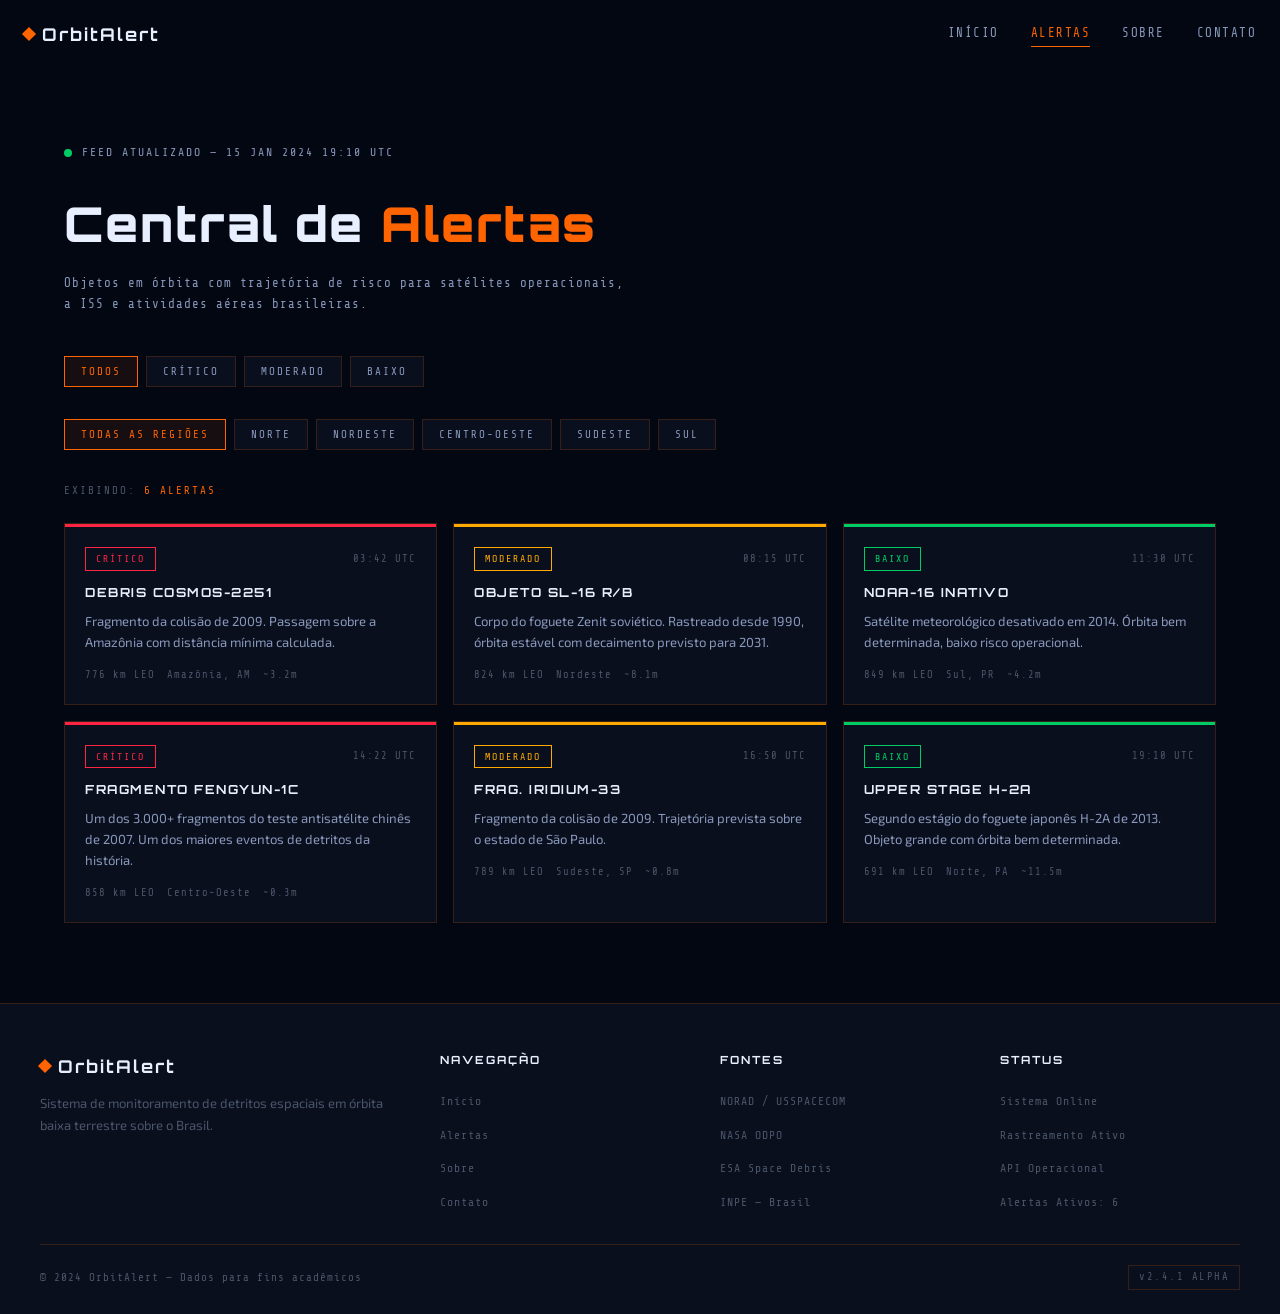
==== alertas.html @ f3ee7f7e "commit inicial" ====
<!DOCTYPE html>
<html lang="pt-BR">
<head>
  <meta charset="UTF-8">
  <meta name="viewport" content="width=device-width, initial-scale=1.0">
  <meta name="description" content="OrbitAlert — Central de Alertas de Detritos Espaciais">
  <title>Alertas — OrbitAlert</title>
  <link rel="stylesheet" href="css/style.css">
</head>
<body>

  <div id="scroll-bar"></div>

  <header>
    <a href="index.html" class="logo">OrbitAlert</a>
    <nav>
      <a href="index.html">Início</a>
      <a href="alertas.html" class="active">Alertas</a>
      <a href="sobre.html">Sobre</a>
      <a href="contato.html">Contato</a>
    </nav>
    <button class="hamburger" aria-label="Menu" aria-expanded="false">
      <span></span><span></span><span></span>
    </button>
  </header>

  <nav class="mobile-menu" aria-label="Menu mobile">
    <a href="index.html">Início</a>
    <a href="alertas.html" class="active">Alertas</a>
    <a href="sobre.html">Sobre</a>
    <a href="contato.html">Contato</a>
  </nav>

  <main>

    <!-- Hero da página -->
    <div style="padding: 80px 24px 40px; max-width:1200px; margin:0 auto;">
      <div class="status-line">
        <span class="status-dot"></span>
        Feed atualizado — 15 Jan 2024 19:10 UTC
      </div>
      <h1 style="font-family:var(--font-d);font-size:clamp(1.8rem,4vw,3rem);font-weight:900;
                 letter-spacing:2px;color:var(--txt);margin-bottom:10px;">
        Central de <span style="color:var(--accent)">Alertas</span>
      </h1>
      <p style="font-family:var(--font-m);font-size:0.78rem;color:var(--txt2);
                letter-spacing:1px;max-width:560px;line-height:1.7;">
        Objetos em órbita com trajetória de risco para satélites operacionais,
        a ISS e atividades aéreas brasileiras.
      </p>
    </div>

    <!-- Filtros -->
    <div class="section" style="padding-top:0;">

      <!-- Filtro por nível -->
      <div class="filters">
        <button class="filter-btn active" data-level="all">Todos</button>
        <button class="filter-btn" data-level="critical">Crítico</button>
        <button class="filter-btn" data-level="moderate">Moderado</button>
        <button class="filter-btn" data-level="low">Baixo</button>
      </div>

      <!-- Filtro por região -->
      <div class="filters">
        <button class="filter-btn active" data-region="all">Todas as Regiões</button>
        <button class="filter-btn" data-region="norte">Norte</button>
        <button class="filter-btn" data-region="nordeste">Nordeste</button>
        <button class="filter-btn" data-region="centro-oeste">Centro-Oeste</button>
        <button class="filter-btn" data-region="sudeste">Sudeste</button>
        <button class="filter-btn" data-region="sul">Sul</button>
      </div>

      <!-- Contador de alertas visíveis -->
      <p class="alerts-count">
        Exibindo: <span id="alert-count">6 alertas</span>
      </p>

      <!-- Grid de 6 alertas -->
      <div class="alerts-grid">

        <!-- Alerta 1 — Cosmos / Crítico / Norte -->
        <div class="alert-card fade-in"
             data-id="cosmos" data-level="critical" data-region="norte"
             role="button" tabindex="0" aria-label="Ver detalhes do alerta Cosmos-2251">
          <div class="alert-bar critical"></div>
          <div class="alert-body">
            <div class="alert-top">
              <span class="level-badge critical">Crítico</span>
              <span class="alert-time">03:42 UTC</span>
            </div>
            <h3>DEBRIS COSMOS-2251</h3>
            <p>Fragmento da colisão de 2009. Passagem sobre a Amazônia com distância mínima calculada.</p>
            <div class="alert-meta">
              <span class="meta-item">776 km LEO</span>
              <span class="meta-item">Amazônia, AM</span>
              <span class="meta-item">~3.2m</span>
            </div>
          </div>
        </div>

        <!-- Alerta 2 — SL-16 / Moderado / Nordeste -->
        <div class="alert-card fade-in"
             data-id="sl16" data-level="moderate" data-region="nordeste"
             role="button" tabindex="0" aria-label="Ver detalhes do alerta SL-16">
          <div class="alert-bar moderate"></div>
          <div class="alert-body">
            <div class="alert-top">
              <span class="level-badge moderate">Moderado</span>
              <span class="alert-time">08:15 UTC</span>
            </div>
            <h3>OBJETO SL-16 R/B</h3>
            <p>Corpo do foguete Zenit soviético. Rastreado desde 1990, órbita estável com decaimento previsto para 2031.</p>
            <div class="alert-meta">
              <span class="meta-item">824 km LEO</span>
              <span class="meta-item">Nordeste</span>
              <span class="meta-item">~8.1m</span>
            </div>
          </div>
        </div>

        <!-- Alerta 3 — NOAA / Baixo / Sul -->
        <div class="alert-card fade-in"
             data-id="noaa" data-level="low" data-region="sul"
             role="button" tabindex="0" aria-label="Ver detalhes do alerta NOAA-16">
          <div class="alert-bar low"></div>
          <div class="alert-body">
            <div class="alert-top">
              <span class="level-badge low">Baixo</span>
              <span class="alert-time">11:30 UTC</span>
            </div>
            <h3>NOAA-16 INATIVO</h3>
            <p>Satélite meteorológico desativado em 2014. Órbita bem determinada, baixo risco operacional.</p>
            <div class="alert-meta">
              <span class="meta-item">849 km LEO</span>
              <span class="meta-item">Sul, PR</span>
              <span class="meta-item">~4.2m</span>
            </div>
          </div>
        </div>

        <!-- Alerta 4 — FengYun / Crítico / Centro-Oeste -->
        <div class="alert-card fade-in"
             data-id="fengyun" data-level="critical" data-region="centro-oeste"
             role="button" tabindex="0" aria-label="Ver detalhes do alerta FengYun-1C">
          <div class="alert-bar critical"></div>
          <div class="alert-body">
            <div class="alert-top">
              <span class="level-badge critical">Crítico</span>
              <span class="alert-time">14:22 UTC</span>
            </div>
            <h3>FRAGMENTO FENGYUN-1C</h3>
            <p>Um dos 3.000+ fragmentos do teste antisatélite chinês de 2007. Um dos maiores eventos de detritos da história.</p>
            <div class="alert-meta">
              <span class="meta-item">858 km LEO</span>
              <span class="meta-item">Centro-Oeste</span>
              <span class="meta-item">~0.3m</span>
            </div>
          </div>
        </div>

        <!-- Alerta 5 — Iridium / Moderado / Sudeste -->
        <div class="alert-card fade-in"
             data-id="iridium" data-level="moderate" data-region="sudeste"
             role="button" tabindex="0" aria-label="Ver detalhes do alerta Iridium-33">
          <div class="alert-bar moderate"></div>
          <div class="alert-body">
            <div class="alert-top">
              <span class="level-badge moderate">Moderado</span>
              <span class="alert-time">16:50 UTC</span>
            </div>
            <h3>FRAG. IRIDIUM-33</h3>
            <p>Fragmento da colisão de 2009. Trajetória prevista sobre o estado de São Paulo.</p>
            <div class="alert-meta">
              <span class="meta-item">789 km LEO</span>
              <span class="meta-item">Sudeste, SP</span>
              <span class="meta-item">~0.8m</span>
            </div>
          </div>
        </div>

        <!-- Alerta 6 — H-2A / Baixo / Norte -->
        <div class="alert-card fade-in"
             data-id="h2a" data-level="low" data-region="norte"
             role="button" tabindex="0" aria-label="Ver detalhes do alerta Upper Stage H-2A">
          <div class="alert-bar low"></div>
          <div class="alert-body">
            <div class="alert-top">
              <span class="level-badge low">Baixo</span>
              <span class="alert-time">19:10 UTC</span>
            </div>
            <h3>UPPER STAGE H-2A</h3>
            <p>Segundo estágio do foguete japonês H-2A de 2013. Objeto grande com órbita bem determinada.</p>
            <div class="alert-meta">
              <span class="meta-item">691 km LEO</span>
              <span class="meta-item">Norte, PA</span>
              <span class="meta-item">~11.5m</span>
            </div>
          </div>
        </div>

      </div><!-- fim alerts-grid -->

      <!-- Mensagem de nenhum resultado -->
      <p class="no-results" id="no-results">Nenhum alerta encontrado para os filtros selecionados.</p>

    </div><!-- fim .section -->

  </main>

  <!-- Footer -->
  <footer>
    <div class="footer-grid">
      <div>
        <div class="logo" style="margin-bottom:12px;">OrbitAlert</div>
        <p class="footer-desc">Sistema de monitoramento de detritos espaciais em órbita baixa terrestre sobre o Brasil.</p>
      </div>
      <div>
        <p class="footer-title">Navegação</p>
        <ul class="footer-links">
          <li><a href="index.html">Início</a></li>
          <li><a href="alertas.html">Alertas</a></li>
          <li><a href="sobre.html">Sobre</a></li>
          <li><a href="contato.html">Contato</a></li>
        </ul>
      </div>
      <div>
        <p class="footer-title">Fontes</p>
        <ul class="footer-links">
          <li><a href="#">NORAD / USSPACECOM</a></li>
          <li><a href="#">NASA ODPO</a></li>
          <li><a href="#">ESA Space Debris</a></li>
          <li><a href="#">INPE — Brasil</a></li>
        </ul>
      </div>
      <div>
        <p class="footer-title">Status</p>
        <ul class="footer-links">
          <li><a href="#">Sistema Online</a></li>
          <li><a href="#">Rastreamento Ativo</a></li>
          <li><a href="#">API Operacional</a></li>
          <li><a href="#">Alertas Ativos: 6</a></li>
        </ul>
      </div>
    </div>
    <div class="footer-line"></div>
    <div class="footer-bottom">
      <span class="footer-copy">© 2024 OrbitAlert — Dados para fins acadêmicos</span>
      <span class="footer-version">v2.4.1 ALPHA</span>
    </div>
  </footer>

  <!-- Modal compartilhado -->
  <div class="modal-overlay" id="modal" role="dialog" aria-modal="true" aria-labelledby="m-title">
    <div class="modal-box">
      <div class="modal-head">
        <div>
          <span class="level-badge" id="m-level">—</span>
          <h2 id="m-title" style="margin-top:8px;">—</h2>
        </div>
        <button class="modal-close" aria-label="Fechar">✕</button>
      </div>
      <div class="modal-body">
        <div class="modal-grid">
          <div class="modal-item"><div class="modal-label">Órbita</div><div class="modal-value" id="m-orbit">—</div></div>
          <div class="modal-item"><div class="modal-label">Velocidade</div><div class="modal-value" id="m-vel">—</div></div>
          <div class="modal-item"><div class="modal-label">Tamanho</div><div class="modal-value" id="m-size">—</div></div>
          <div class="modal-item"><div class="modal-label">Prob. Colisão</div><div class="modal-value" id="m-prob">—</div></div>
          <div class="modal-item"><div class="modal-label">Região</div><div class="modal-value" id="m-region">—</div></div>
          <div class="modal-item"><div class="modal-label">Horário UTC</div><div class="modal-value" id="m-time">—</div></div>
        </div>
        <div class="modal-divider"></div>
        <p class="modal-sub">Análise Técnica</p>
        <p class="modal-desc" id="m-desc">—</p>
      </div>
    </div>
  </div>

  <script src="js/main.js"></script>
</body>
</html>
---- css/style.css ----
/* =====================================================
   OrbitAlert Simples — Folha de Estilos Principal
   Sem SVG. Apenas HTML, CSS e JavaScript.
   ===================================================== */

/* Importa as fontes do Google Fonts */
@import url('https://fonts.googleapis.com/css2?family=Orbitron:wght@400;700;900&family=Share+Tech+Mono&family=Exo+2:wght@300;400;600&display=swap');

/* Variáveis globais de cor e tipografia */
:root {
  --bg:       #030712;
  --bg2:      #0a0f1e;
  --bg3:      #0f1629;
  --accent:   #ff6400;
  --accent2:  #ff8c00;
  --danger:   #ff2442;
  --warning:  #ffaa00;
  --ok:       #00cc66;
  --txt:      #e8f0ff;
  --txt2:     #8898bb;
  --txt3:     #4a5568;
  --border:   rgba(255,100,0,0.18);
  --font-d:   'Orbitron', monospace;
  --font-m:   'Share Tech Mono', monospace;
  --font-b:   'Exo 2', sans-serif;
  --trans:    all 0.3s ease;
}

/* Reset básico */
*, *::before, *::after {
  margin: 0;
  padding: 0;
  box-sizing: border-box;
}

html {
  font-size: 16px;
  scroll-behavior: smooth;
}

body {
  background: var(--bg);
  color: var(--txt);
  font-family: var(--font-b);
  line-height: 1.6;
  overflow-x: hidden;
}

/* =====================================================
   BARRA DE PROGRESSO DE SCROLL
   ===================================================== */

/* Barra laranja fixa no topo que cresce com o scroll */
#scroll-bar {
  position: fixed;
  top: 0;
  left: 0;
  height: 3px;
  width: 0%;
  background: linear-gradient(90deg, var(--accent), var(--accent2));
  z-index: 9999;
  transition: width 0.1s ease;
}

/* =====================================================
   HEADER
   ===================================================== */

/* Cabeçalho fixo no topo */
header {
  position: fixed;
  top: 3px;
  left: 0;
  right: 0;
  z-index: 100;
  padding: 0 24px;
  height: 64px;
  display: flex;
  align-items: center;
  justify-content: space-between;
  border-bottom: 1px solid transparent;
  transition: var(--trans);
}

/* Fundo do header ao rolar */
header.scrolled {
  background: rgba(3, 7, 18, 0.95);
  border-bottom-color: var(--border);
  backdrop-filter: blur(12px);
}

/* Logo — link clicável */
.logo {
  font-family: var(--font-d);
  font-size: 1.1rem;
  font-weight: 700;
  color: var(--txt);
  text-decoration: none;
  letter-spacing: 2px;
  display: flex;
  align-items: center;
  gap: 8px;
  transition: var(--trans);
}

/* Quadrado laranja decorativo antes do nome */
.logo::before {
  content: '';
  display: inline-block;
  width: 10px;
  height: 10px;
  background: var(--accent);
  transform: rotate(45deg);
  flex-shrink: 0;
}

.logo:hover {
  color: var(--accent);
}

/* Navegação desktop */
nav {
  display: flex;
  gap: 32px;
}

nav a {
  font-family: var(--font-m);
  font-size: 0.78rem;
  color: var(--txt2);
  text-decoration: none;
  letter-spacing: 1.5px;
  text-transform: uppercase;
  transition: var(--trans);
  position: relative;
  padding-bottom: 2px;
}

/* Linha sublinhada animada no hover */
nav a::after {
  content: '';
  position: absolute;
  bottom: -2px;
  left: 0;
  width: 0;
  height: 1px;
  background: var(--accent);
  transition: width 0.3s ease;
}

nav a:hover,
nav a.active {
  color: var(--accent);
}

nav a:hover::after,
nav a.active::after {
  width: 100%;
}

/* Botão hambúrguer — visível apenas no mobile */
.hamburger {
  display: none;
  flex-direction: column;
  gap: 5px;
  background: none;
  border: none;
  cursor: pointer;
  padding: 4px;
}

/* Cada linha do hambúrguer */
.hamburger span {
  display: block;
  width: 24px;
  height: 2px;
  background: var(--txt);
  transition: var(--trans);
}

/* Animação de X quando ativo */
.hamburger.active span:nth-child(1) {
  transform: translateY(7px) rotate(45deg);
}
.hamburger.active span:nth-child(2) {
  opacity: 0;
}
.hamburger.active span:nth-child(3) {
  transform: translateY(-7px) rotate(-45deg);
}

/* Menu mobile — desliza de cima */
.mobile-menu {
  display: none;
  position: fixed;
  top: 67px;
  left: 0;
  right: 0;
  background: rgba(10, 15, 30, 0.98);
  border-bottom: 1px solid var(--border);
  padding: 20px 24px;
  flex-direction: column;
  gap: 4px;
  z-index: 99;
  backdrop-filter: blur(12px);
}

/* Exibe o menu quando aberto */
.mobile-menu.open {
  display: flex;
}

.mobile-menu a {
  font-family: var(--font-m);
  font-size: 0.85rem;
  color: var(--txt2);
  text-decoration: none;
  letter-spacing: 2px;
  text-transform: uppercase;
  padding: 12px 0;
  border-bottom: 1px solid var(--border);
  transition: var(--trans);
}

.mobile-menu a:last-child {
  border-bottom: none;
}

.mobile-menu a:hover,
.mobile-menu a.active {
  color: var(--accent);
}

/* =====================================================
   CONTEÚDO PRINCIPAL — padding-top para compensar o header fixo
   ===================================================== */

main {
  padding-top: 64px;
}

/* =====================================================
   HERO
   ===================================================== */

.hero {
  min-height: 88vh;
  display: flex;
  align-items: center;
  padding: 60px 24px;
  position: relative;
  overflow: hidden;
}

/* Container interno do hero */
.hero-inner {
  max-width: 900px;
  margin: 0 auto;
  width: 100%;
}

/* Linha de status no topo do hero */
.status-line {
  display: flex;
  align-items: center;
  gap: 10px;
  margin-bottom: 24px;
  font-family: var(--font-m);
  font-size: 0.72rem;
  color: var(--txt2);
  letter-spacing: 2px;
  text-transform: uppercase;
}

/* Ponto piscante de status */
.status-dot {
  width: 8px;
  height: 8px;
  border-radius: 50%;
  background: var(--ok);
  flex-shrink: 0;
  animation: pulse 2s ease-in-out infinite;
}

@keyframes pulse {
  0%, 100% { opacity: 1; transform: scale(1); }
  50%       { opacity: 0.4; transform: scale(0.7); }
}

/* Título principal */
.hero h1 {
  font-family: var(--font-d);
  font-size: clamp(2.2rem, 6vw, 4.5rem);
  font-weight: 900;
  line-height: 1.1;
  letter-spacing: 2px;
  color: var(--txt);
  margin-bottom: 20px;
}

/* Destaque laranja dentro do H1 */
.hero h1 span {
  color: var(--accent);
}

/* Subtítulo do hero */
.hero-sub {
  font-family: var(--font-m);
  font-size: 0.85rem;
  color: var(--txt2);
  max-width: 560px;
  line-height: 1.8;
  letter-spacing: 0.5px;
  margin-bottom: 36px;
}

/* Grupo de botões CTA */
.hero-btns {
  display: flex;
  gap: 16px;
  flex-wrap: wrap;
}

/* Botão primário */
.btn-primary {
  font-family: var(--font-m);
  font-size: 0.78rem;
  letter-spacing: 2px;
  text-transform: uppercase;
  color: var(--bg);
  background: var(--accent);
  border: none;
  padding: 14px 28px;
  cursor: pointer;
  text-decoration: none;
  display: inline-block;
  transition: var(--trans);
}

.btn-primary:hover {
  background: var(--accent2);
  transform: translateY(-2px);
}

/* Botão secundário */
.btn-secondary {
  font-family: var(--font-m);
  font-size: 0.78rem;
  letter-spacing: 2px;
  text-transform: uppercase;
  color: var(--accent);
  background: transparent;
  border: 1px solid var(--accent);
  padding: 14px 28px;
  cursor: pointer;
  text-decoration: none;
  display: inline-block;
  transition: var(--trans);
}

.btn-secondary:hover {
  background: rgba(255,100,0,0.1);
  transform: translateY(-2px);
}

/* =====================================================
   GRID DE ESTATÍSTICAS
   ===================================================== */

.stats {
  padding: 60px 24px;
  max-width: 1200px;
  margin: 0 auto;
}

/* Grid de 4 cards */
.stats-grid {
  display: grid;
  grid-template-columns: repeat(4, 1fr);
  gap: 16px;
}

/* Cada card de estatística */
.stat-card {
  background: var(--bg2);
  border: 1px solid var(--border);
  padding: 28px 20px;
  text-align: center;
  transition: var(--trans);
  position: relative;
  overflow: hidden;
}

/* Linha colorida no topo do card */
.stat-card::before {
  content: '';
  position: absolute;
  top: 0;
  left: 0;
  right: 0;
  height: 2px;
  background: var(--accent);
}

.stat-card:hover {
  border-color: var(--accent);
  transform: translateY(-4px);
}

/* Número grande do card */
.stat-num {
  font-family: var(--font-d);
  font-size: 2rem;
  font-weight: 700;
  color: var(--accent);
  display: block;
  margin-bottom: 6px;
}

/* Rótulo abaixo do número */
.stat-label {
  font-family: var(--font-m);
  font-size: 0.68rem;
  color: var(--txt2);
  letter-spacing: 2px;
  text-transform: uppercase;
}

/* =====================================================
   DIVISOR
   ===================================================== */

/* Linha decorativa de separação entre seções */
.divider {
  height: 1px;
  background: linear-gradient(90deg, transparent, var(--accent), transparent);
  margin: 0 24px;
  opacity: 0.4;
}

/* =====================================================
   SEÇÃO GENÉRICA
   ===================================================== */

.section {
  padding: 80px 24px;
  max-width: 1200px;
  margin: 0 auto;
}

/* Cabeçalho da seção com título e badge */
.section-head {
  display: flex;
  align-items: baseline;
  gap: 16px;
  margin-bottom: 40px;
  flex-wrap: wrap;
}

/* Título H2 da seção */
.section-head h2 {
  font-family: var(--font-d);
  font-size: 1.2rem;
  font-weight: 700;
  letter-spacing: 2px;
  text-transform: uppercase;
  color: var(--txt);
}

/* Badge técnico ao lado do título */
.badge {
  font-family: var(--font-m);
  font-size: 0.65rem;
  color: var(--accent);
  border: 1px solid var(--accent);
  padding: 3px 10px;
  letter-spacing: 2px;
  text-transform: uppercase;
}

/* =====================================================
   CARDS DE ALERTA
   ===================================================== */

/* Grid de 3 colunas */
.alerts-grid {
  display: grid;
  grid-template-columns: repeat(3, 1fr);
  gap: 16px;
}

/* Card individual de alerta */
.alert-card {
  background: var(--bg2);
  border: 1px solid var(--border);
  cursor: pointer;
  transition: var(--trans);
  position: relative;
  overflow: hidden;
}

/* Efeito hover */
.alert-card:hover {
  border-color: var(--accent);
  transform: translateY(-3px);
}

/* Barra colorida no topo — varia por nível */
.alert-bar {
  height: 3px;
  width: 100%;
}

.alert-bar.critical { background: var(--danger); }
.alert-bar.moderate { background: var(--warning); }
.alert-bar.low      { background: var(--ok); }

/* Conteúdo interno do card */
.alert-body {
  padding: 20px;
}

/* Linha com badge de nível e horário */
.alert-top {
  display: flex;
  justify-content: space-between;
  align-items: center;
  margin-bottom: 12px;
}

/* Badge colorido de nível */
.level-badge {
  font-family: var(--font-m);
  font-size: 0.62rem;
  letter-spacing: 2px;
  text-transform: uppercase;
  padding: 3px 10px;
  border: 1px solid currentColor;
}

.level-badge.critical { color: var(--danger); }
.level-badge.moderate { color: var(--warning); }
.level-badge.low      { color: var(--ok); }

/* Horário UTC do alerta */
.alert-time {
  font-family: var(--font-m);
  font-size: 0.65rem;
  color: var(--txt3);
  letter-spacing: 1px;
}

/* Título H3 do alerta */
.alert-card h3 {
  font-family: var(--font-d);
  font-size: 0.78rem;
  font-weight: 700;
  letter-spacing: 1.5px;
  color: var(--txt);
  margin-bottom: 8px;
}

/* Descrição do alerta */
.alert-card p {
  font-family: var(--font-b);
  font-size: 0.82rem;
  color: var(--txt2);
  line-height: 1.6;
  margin-bottom: 14px;
}

/* Linha de metadados (altitude, região, tamanho) */
.alert-meta {
  display: flex;
  gap: 12px;
  flex-wrap: wrap;
}

/* Cada item de metadado */
.meta-item {
  font-family: var(--font-m);
  font-size: 0.65rem;
  color: var(--txt3);
  letter-spacing: 1px;
}

/* =====================================================
   FILTROS
   ===================================================== */

/* Container dos filtros */
.filters {
  display: flex;
  gap: 8px;
  flex-wrap: wrap;
  margin-bottom: 32px;
}

/* Botão de filtro */
.filter-btn {
  font-family: var(--font-m);
  font-size: 0.68rem;
  letter-spacing: 2px;
  text-transform: uppercase;
  color: var(--txt2);
  background: var(--bg2);
  border: 1px solid var(--border);
  padding: 8px 16px;
  cursor: pointer;
  transition: var(--trans);
}

/* Estado ativo / hover */
.filter-btn:hover,
.filter-btn.active {
  color: var(--accent);
  border-color: var(--accent);
  background: rgba(255,100,0,0.08);
}

/* Contador de alertas visíveis */
.alerts-count {
  font-family: var(--font-m);
  font-size: 0.68rem;
  color: var(--txt3);
  letter-spacing: 2px;
  text-transform: uppercase;
  margin-bottom: 24px;
}

.alerts-count span {
  color: var(--accent);
}

/* Mensagem "nenhum alerta encontrado" */
.no-results {
  display: none;
  text-align: center;
  padding: 60px 0;
  font-family: var(--font-m);
  font-size: 0.75rem;
  color: var(--txt3);
  letter-spacing: 2px;
  text-transform: uppercase;
}

/* =====================================================
   MODAL
   ===================================================== */

/* Overlay escuro por cima da página */
.modal-overlay {
  position: fixed;
  inset: 0;
  background: rgba(3, 7, 18, 0.85);
  z-index: 200;
  display: none;
  align-items: center;
  justify-content: center;
  padding: 24px;
  backdrop-filter: blur(6px);
}

/* Exibe o modal quando ativo */
.modal-overlay.active {
  display: flex;
}

/* Caixa central do modal */
.modal-box {
  background: var(--bg3);
  border: 1px solid var(--border);
  width: 100%;
  max-width: 540px;
  max-height: 88vh;
  overflow-y: auto;
}

/* Cabeçalho do modal */
.modal-head {
  padding: 24px;
  border-bottom: 1px solid var(--border);
  display: flex;
  justify-content: space-between;
  align-items: flex-start;
  gap: 16px;
}

/* Título do modal */
.modal-head h2 {
  font-family: var(--font-d);
  font-size: 0.9rem;
  font-weight: 700;
  letter-spacing: 2px;
  color: var(--txt);
  line-height: 1.3;
}

/* Botão de fechar o modal */
.modal-close {
  background: none;
  border: 1px solid var(--border);
  color: var(--txt2);
  font-size: 1rem;
  width: 32px;
  height: 32px;
  cursor: pointer;
  display: flex;
  align-items: center;
  justify-content: center;
  flex-shrink: 0;
  transition: var(--trans);
}

.modal-close:hover {
  border-color: var(--accent);
  color: var(--accent);
}

/* Corpo do modal */
.modal-body {
  padding: 24px;
}

/* Grid de dados técnicos do objeto */
.modal-grid {
  display: grid;
  grid-template-columns: 1fr 1fr;
  gap: 12px;
  margin-bottom: 20px;
}

/* Item de dado técnico */
.modal-item {
  background: var(--bg2);
  border: 1px solid var(--border);
  padding: 14px;
}

/* Rótulo do dado */
.modal-label {
  font-family: var(--font-m);
  font-size: 0.6rem;
  color: var(--txt3);
  letter-spacing: 2px;
  text-transform: uppercase;
  margin-bottom: 4px;
}

/* Valor do dado */
.modal-value {
  font-family: var(--font-d);
  font-size: 0.82rem;
  color: var(--accent);
}

/* Divisor dentro do modal */
.modal-divider {
  height: 1px;
  background: var(--border);
  margin: 16px 0;
}

/* Título da análise técnica */
.modal-sub {
  font-family: var(--font-m);
  font-size: 0.62rem;
  color: var(--txt3);
  letter-spacing: 2px;
  text-transform: uppercase;
  margin-bottom: 10px;
}

/* Parágrafo de descrição do modal */
.modal-desc {
  font-family: var(--font-b);
  font-size: 0.85rem;
  color: var(--txt2);
  line-height: 1.7;
}

/* =====================================================
   SEÇÃO SOBRE
   ===================================================== */

/* Grid de 2 colunas: texto + timeline */
.about-grid {
  display: grid;
  grid-template-columns: 1fr 1fr;
  gap: 60px;
  align-items: start;
}

/* Parágrafos da missão */
.about-text p {
  font-size: 0.9rem;
  color: var(--txt2);
  line-height: 1.8;
  margin-bottom: 16px;
}

/* Título interno da seção sobre */
.about-text h3 {
  font-family: var(--font-d);
  font-size: 0.85rem;
  font-weight: 700;
  color: var(--accent);
  letter-spacing: 2px;
  text-transform: uppercase;
  margin: 28px 0 16px;
}

/* Grid de tecnologias */
.tech-grid {
  display: grid;
  grid-template-columns: repeat(3, 1fr);
  gap: 10px;
}

/* Card de tecnologia */
.tech-card {
  background: var(--bg2);
  border: 1px solid var(--border);
  padding: 16px 12px;
  text-align: center;
  font-family: var(--font-m);
  font-size: 0.7rem;
  color: var(--txt2);
  letter-spacing: 1.5px;
  text-transform: uppercase;
  transition: var(--trans);
}

.tech-card:hover {
  border-color: var(--accent);
  color: var(--accent);
}

/* Timeline vertical */
.timeline {
  position: relative;
  padding-left: 24px;
}

/* Linha vertical da timeline */
.timeline::before {
  content: '';
  position: absolute;
  left: 0;
  top: 0;
  bottom: 0;
  width: 1px;
  background: var(--border);
}

/* Cada item da timeline */
.tl-item {
  position: relative;
  margin-bottom: 28px;
  padding-bottom: 28px;
  border-bottom: 1px solid var(--border);
}

.tl-item:last-child {
  border-bottom: none;
  margin-bottom: 0;
}

/* Ponto circular ao lado da linha */
.tl-item::before {
  content: '';
  position: absolute;
  left: -28px;
  top: 4px;
  width: 8px;
  height: 8px;
  border-radius: 50%;
  background: var(--accent);
  border: 2px solid var(--bg);
}

/* Ano do evento */
.tl-year {
  font-family: var(--font-d);
  font-size: 0.7rem;
  color: var(--accent);
  letter-spacing: 2px;
  margin-bottom: 4px;
}

/* Título do evento */
.tl-title {
  font-family: var(--font-m);
  font-size: 0.82rem;
  color: var(--txt);
  letter-spacing: 1px;
  margin-bottom: 6px;
}

/* Descrição do evento */
.tl-desc {
  font-size: 0.8rem;
  color: var(--txt2);
  line-height: 1.6;
}

/* =====================================================
   FORMULÁRIO DE CONTATO
   ===================================================== */

/* Grid de 2 colunas: info + form */
.contact-grid {
  display: grid;
  grid-template-columns: 1fr 1.4fr;
  gap: 60px;
  align-items: start;
}

/* Coluna de informações de contato */
.contact-info h3 {
  font-family: var(--font-d);
  font-size: 0.85rem;
  font-weight: 700;
  color: var(--txt);
  letter-spacing: 2px;
  text-transform: uppercase;
  margin-bottom: 24px;
}

/* Item de canal de contato */
.info-item {
  display: flex;
  gap: 14px;
  margin-bottom: 20px;
  align-items: flex-start;
}

/* Ícone do canal */
.info-icon {
  font-size: 1rem;
  flex-shrink: 0;
  margin-top: 2px;
}

/* Rótulo do canal */
.info-label {
  font-family: var(--font-m);
  font-size: 0.65rem;
  color: var(--txt3);
  letter-spacing: 2px;
  text-transform: uppercase;
  margin-bottom: 2px;
}

/* Valor do canal */
.info-value {
  font-family: var(--font-m);
  font-size: 0.78rem;
  color: var(--accent);
  letter-spacing: 1px;
}

/* Grupo de campo do formulário */
.form-group {
  margin-bottom: 18px;
}

/* Label do campo */
.form-group label {
  display: block;
  font-family: var(--font-m);
  font-size: 0.65rem;
  color: var(--txt3);
  letter-spacing: 2px;
  text-transform: uppercase;
  margin-bottom: 6px;
}

/* Inputs, select e textarea */
.form-group input,
.form-group select,
.form-group textarea {
  width: 100%;
  background: var(--bg2);
  border: 1px solid var(--border);
  color: var(--txt);
  font-family: var(--font-b);
  font-size: 0.88rem;
  padding: 12px 14px;
  outline: none;
  transition: var(--trans);
  -webkit-appearance: none;
  appearance: none;
}

.form-group input:focus,
.form-group select:focus,
.form-group textarea:focus {
  border-color: var(--accent);
  background: var(--bg3);
}

/* Alinha dois campos lado a lado */
.form-row {
  display: grid;
  grid-template-columns: 1fr 1fr;
  gap: 16px;
}

/* Textarea com altura mínima */
.form-group textarea {
  min-height: 120px;
  resize: vertical;
}

/* Mensagem de erro de campo */
.field-error {
  font-family: var(--font-m);
  font-size: 0.65rem;
  color: var(--danger);
  letter-spacing: 1px;
  margin-top: 4px;
  display: none;
}

/* Exibe a mensagem de erro quando ativo */
.field-error.show {
  display: block;
}

/* Borda vermelha no campo com erro */
.form-group input.error,
.form-group select.error,
.form-group textarea.error {
  border-color: var(--danger);
}

/* Container do checkbox */
.check-group {
  display: flex;
  gap: 12px;
  align-items: flex-start;
  margin-bottom: 24px;
}

.check-group input[type="checkbox"] {
  width: 16px;
  height: 16px;
  flex-shrink: 0;
  margin-top: 2px;
  accent-color: var(--accent);
  cursor: pointer;
}

.check-group label {
  font-family: var(--font-m);
  font-size: 0.68rem;
  color: var(--txt2);
  letter-spacing: 1px;
  line-height: 1.6;
  cursor: pointer;
}

/* Mensagem de sucesso após envio */
.form-success {
  display: none;
  background: rgba(0, 204, 102, 0.08);
  border: 1px solid var(--ok);
  padding: 28px;
  text-align: center;
}

/* Exibe quando o form é enviado com sucesso */
.form-success.show {
  display: block;
}

.form-success .ok-icon {
  font-size: 2rem;
  color: var(--ok);
  display: block;
  margin-bottom: 12px;
}

.form-success p {
  font-family: var(--font-m);
  font-size: 0.78rem;
  color: var(--txt2);
  letter-spacing: 1px;
}

/* =====================================================
   FAQ (ACORDEÃO NATIVO)
   ===================================================== */

.faq-section {
  padding: 0 24px 80px;
  max-width: 720px;
  margin: 0 auto;
}

.faq-section h2 {
  font-family: var(--font-d);
  font-size: 1.1rem;
  font-weight: 700;
  color: var(--accent);
  letter-spacing: 2px;
  text-transform: uppercase;
  margin-bottom: 32px;
  text-align: center;
}

/* Elemento nativo de acordeão */
details {
  background: var(--bg2);
  border: 1px solid var(--border);
  margin-bottom: 10px;
  transition: var(--trans);
}

details[open] {
  border-color: rgba(255,100,0,0.35);
}

/* Título clicável do acordeão */
summary {
  padding: 18px 20px;
  font-family: var(--font-m);
  font-size: 0.78rem;
  color: var(--txt);
  cursor: pointer;
  letter-spacing: 1px;
  display: flex;
  justify-content: space-between;
  align-items: center;
  list-style: none;
  user-select: none;
  transition: var(--trans);
}

summary:hover {
  color: var(--accent);
}

/* Ícone + no summary */
summary::after {
  content: '+';
  color: var(--accent);
  font-size: 1.2rem;
  font-family: var(--font-m);
  transition: transform 0.3s ease;
  flex-shrink: 0;
}

/* Rotaciona o + quando aberto */
details[open] summary::after {
  transform: rotate(45deg);
}

/* Conteúdo expandido */
details div {
  padding: 0 20px 18px;
  font-size: 0.85rem;
  color: var(--txt2);
  line-height: 1.7;
  border-top: 1px solid var(--border);
}

details div p {
  padding-top: 14px;
}

/* =====================================================
   FOOTER
   ===================================================== */

footer {
  background: var(--bg2);
  border-top: 1px solid var(--border);
  padding: 48px 24px 24px;
}

/* Grid de 4 colunas */
.footer-grid {
  max-width: 1200px;
  margin: 0 auto;
  display: grid;
  grid-template-columns: 1.5fr 1fr 1fr 1fr;
  gap: 40px;
  margin-bottom: 32px;
}

/* Título das colunas do footer */
.footer-title {
  font-family: var(--font-d);
  font-size: 0.7rem;
  font-weight: 700;
  color: var(--txt);
  letter-spacing: 2px;
  text-transform: uppercase;
  margin-bottom: 16px;
}

/* Descrição da marca no footer */
.footer-desc {
  font-size: 0.82rem;
  color: var(--txt3);
  line-height: 1.7;
  margin-top: 12px;
}

/* Links do footer */
.footer-links {
  list-style: none;
  display: flex;
  flex-direction: column;
  gap: 8px;
}

.footer-links a {
  font-family: var(--font-m);
  font-size: 0.72rem;
  color: var(--txt3);
  text-decoration: none;
  letter-spacing: 1px;
  transition: var(--trans);
}

.footer-links a:hover {
  color: var(--accent);
}

/* Linha divisória */
.footer-line {
  height: 1px;
  background: var(--border);
  max-width: 1200px;
  margin: 0 auto 20px;
}

/* Rodapé inferior com copyright */
.footer-bottom {
  max-width: 1200px;
  margin: 0 auto;
  display: flex;
  justify-content: space-between;
  align-items: center;
  flex-wrap: wrap;
  gap: 8px;
}

.footer-copy {
  font-family: var(--font-m);
  font-size: 0.68rem;
  color: var(--txt3);
  letter-spacing: 1px;
}

.footer-version {
  font-family: var(--font-m);
  font-size: 0.65rem;
  color: var(--txt3);
  border: 1px solid var(--border);
  padding: 3px 10px;
  letter-spacing: 1.5px;
}

/* =====================================================
   ANIMAÇÃO DE FADE-IN AO ROLAR
   ===================================================== */

/* Estado inicial — invisível e deslocado */
.fade-in {
  opacity: 0;
  transform: translateY(24px);
  transition: opacity 0.6s ease, transform 0.6s ease;
}

/* Estado visível — ativado pelo JS via IntersectionObserver */
.fade-in.visible {
  opacity: 1;
  transform: translateY(0);
}

/* Delays escalonados para animar em sequência */
.fade-in:nth-child(2) { transition-delay: 0.1s; }
.fade-in:nth-child(3) { transition-delay: 0.2s; }
.fade-in:nth-child(4) { transition-delay: 0.3s; }
.fade-in:nth-child(5) { transition-delay: 0.4s; }
.fade-in:nth-child(6) { transition-delay: 0.5s; }

/* =====================================================
   RESPONSIVIDADE
   ===================================================== */

@media (max-width: 1024px) {
  /* Grid de 2 colunas no tablet */
  .stats-grid       { grid-template-columns: repeat(2, 1fr); }
  .alerts-grid      { grid-template-columns: repeat(2, 1fr); }
  .footer-grid      { grid-template-columns: 1fr 1fr; }
}

@media (max-width: 768px) {
  /* Esconde nav desktop, mostra hambúrguer */
  nav               { display: none; }
  .hamburger        { display: flex; }

  /* Grids viram coluna única */
  .stats-grid       { grid-template-columns: repeat(2, 1fr); }
  .alerts-grid      { grid-template-columns: 1fr; }
  .about-grid       { grid-template-columns: 1fr; }
  .contact-grid     { grid-template-columns: 1fr; }
  .footer-grid      { grid-template-columns: 1fr 1fr; }
  .form-row         { grid-template-columns: 1fr; }

  .hero             { min-height: 70vh; padding: 40px 20px; }
  .section          { padding: 60px 20px; }
}

@media (max-width: 480px) {
  /* Telas muito pequenas */
  .stats-grid       { grid-template-columns: 1fr; }
  .footer-grid      { grid-template-columns: 1fr; }
  .hero-btns        { flex-direction: column; }
  .modal-grid       { grid-template-columns: 1fr; }
  .tech-grid        { grid-template-columns: repeat(2, 1fr); }
}
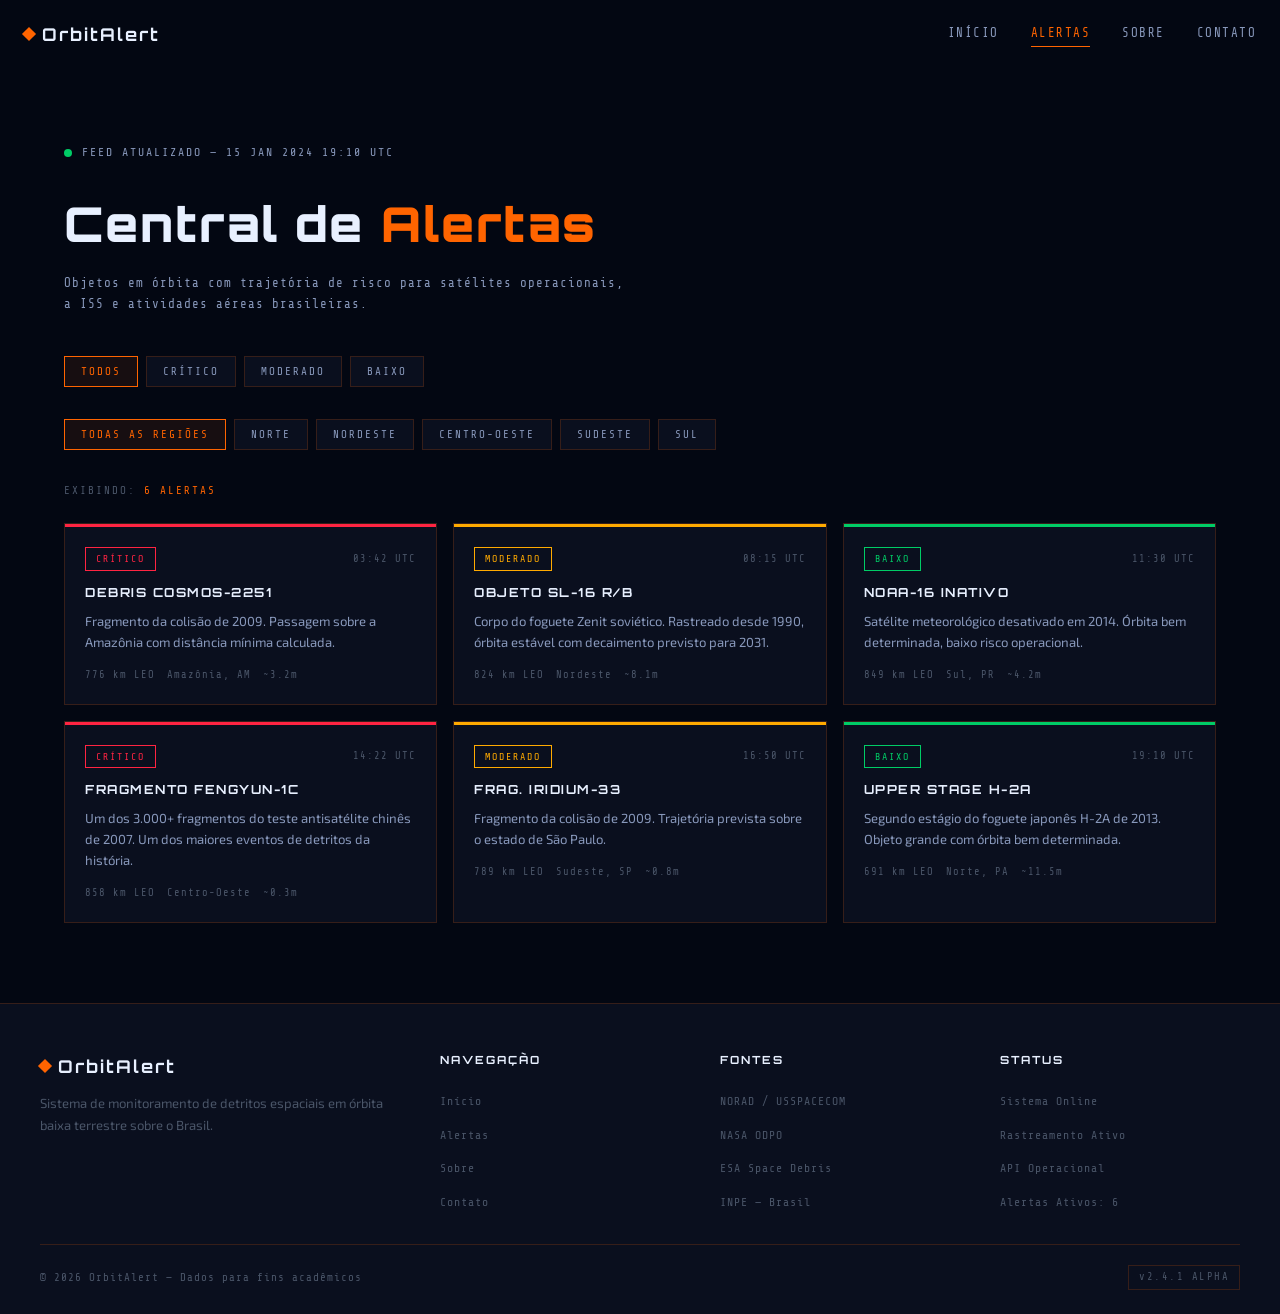
==== commit 58259410: "Feat: correções dos alertas" ====
--- a/alertas.html
+++ b/alertas.html
@@ -245,7 +245,7 @@
     </div>
     <div class="footer-line"></div>
     <div class="footer-bottom">
-      <span class="footer-copy">© 2024 OrbitAlert — Dados para fins acadêmicos</span>
+      <span class="footer-copy">© 2026 OrbitAlert — Dados para fins acadêmicos</span>
       <span class="footer-version">v2.4.1 ALPHA</span>
     </div>
   </footer>
